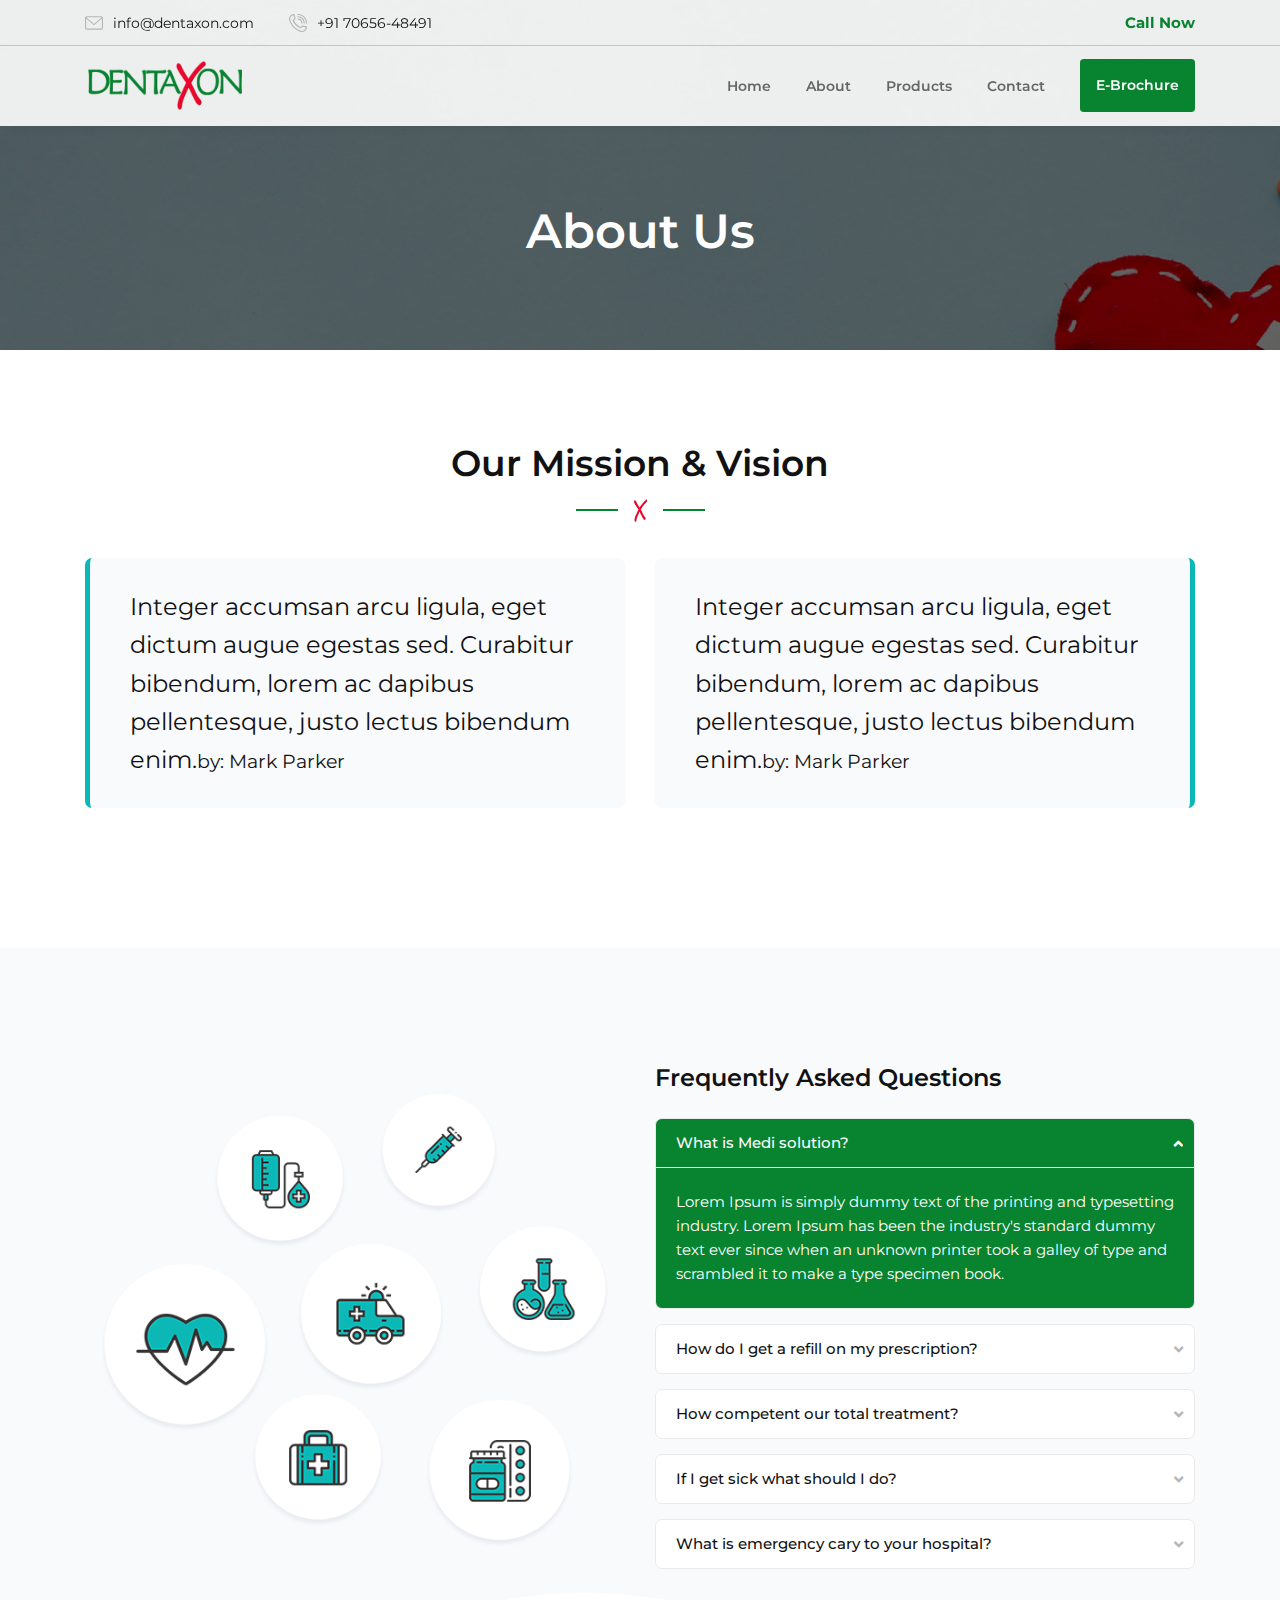
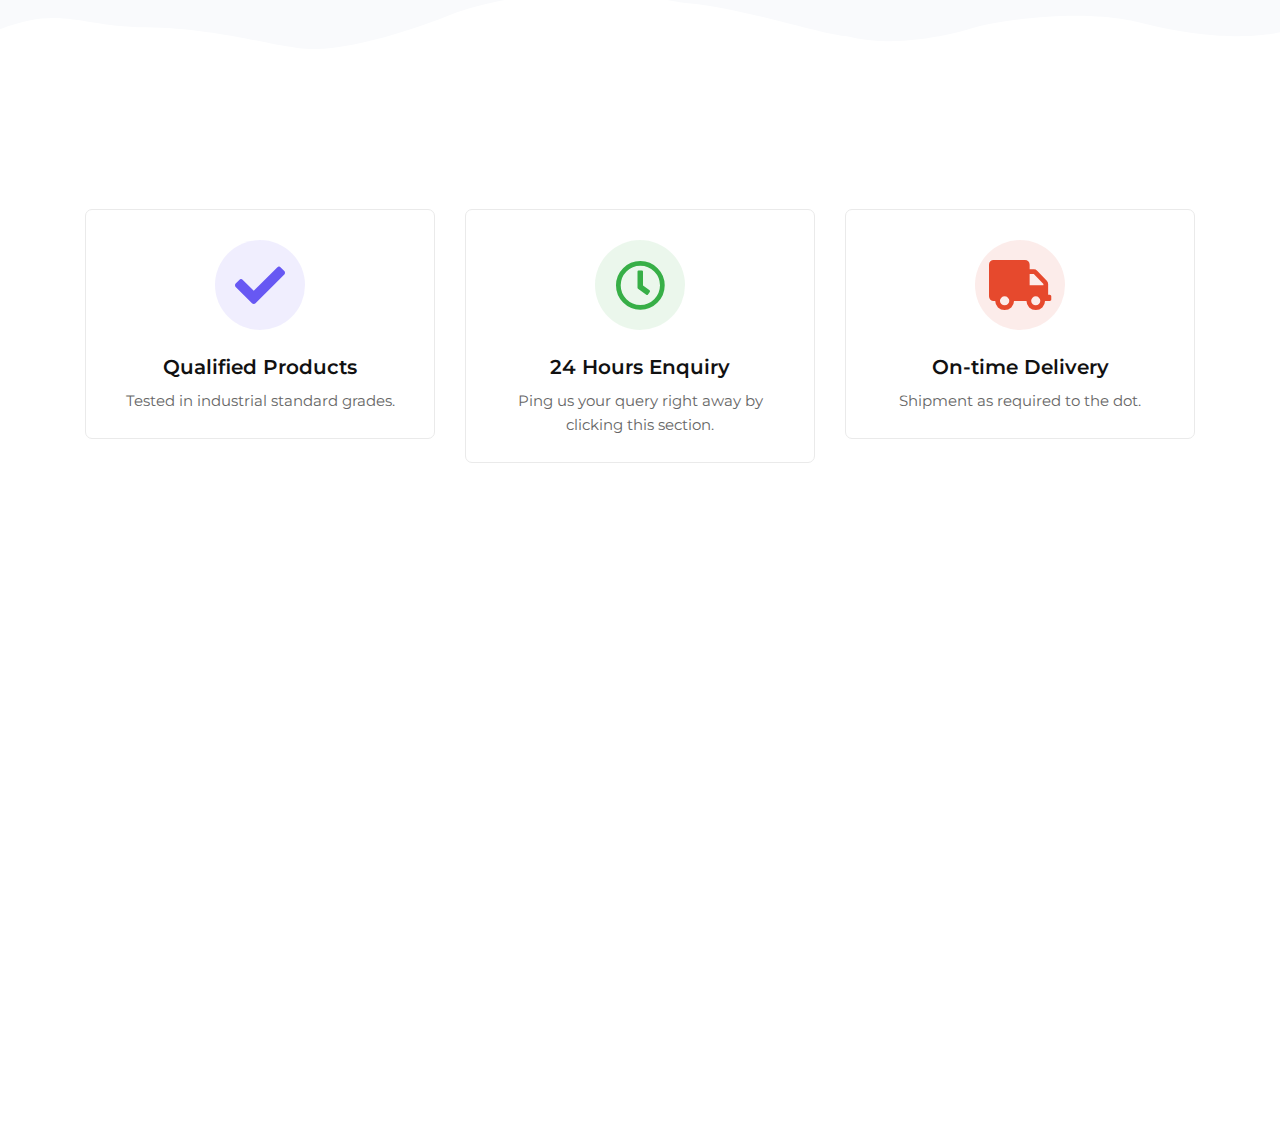
==== about.html @ 97fe9cf8 "website initial" ====
<!DOCTYPE html>
<html class="no-js" lang="en">

<head>
  <!-- Meta Tags -->
  <meta charset="utf-8">
  <meta http-equiv="x-ua-compatible" content="ie=edge">
  <meta name="viewport" content="width=device-width, initial-scale=1">
  <meta name="author" content="">
  <!-- Page Title -->
  <title>Dentaxon Dental Products&Supplies</title>
  <!-- Favicon Icon -->
  <link rel="icon" href="assets/img/icon.png" />
  <!-- Stylesheets -->
  <link rel="stylesheet" href="assets/css/bootstrap.min.css" />
  <link rel="stylesheet" href="assets/css/fontawesome.css" />
  <link rel="stylesheet" href="assets/css/slick.css" />
  <link rel="stylesheet" href="assets/css/lightgallery.min.css" />
  <link rel="stylesheet" href="assets/css/animate.css" />
  <link rel="stylesheet" href="assets/css/jQueryUi.min.css" />
  <link rel="stylesheet" href="assets/css/textRotate.css" />
  <link rel="stylesheet" href="assets/css/select2.min.css" />
  <link rel="stylesheet" href="assets/css/style.css" />
  <link rel="stylesheet" href="//cdnjs.cloudflare.com/ajax/libs/animate.css/3.2.0/animate.min.css">
  <link rel="stylesheet" href="assets/custombox.min.css" />
  <script src="assets/custombox.min.js"></script>  
</head>

<body>
  <div class="st-perloader">
    <div class="st-perloader-in">
      <div class="st-wave-first">
        <svg enable-background="new 0 0 300.08 300.08" viewBox="0 0 300.08 300.08" xmlns="http://www.w3.org/2000/svg">
          <g>
            <path
              d="m293.26 184.14h-82.877l-12.692-76.138c-.546-3.287-3.396-5.701-6.718-5.701-.034 0-.061 0-.089 0-3.369.027-6.199 2.523-6.677 5.845l-12.507 87.602-14.874-148.69c-.355-3.43-3.205-6.056-6.643-6.138-.048 0-.096 0-.143 0-3.39 0-6.274 2.489-6.752 5.852l-19.621 137.368h-9.405l-12.221-42.782c-.866-3.028-3.812-5.149-6.8-4.944-3.13.109-5.777 2.332-6.431 5.395l-8.941 42.332h-73.049c-3.771 0-6.82 3.049-6.82 6.82 0 3.778 3.049 6.82 6.82 6.82h78.566c3.219 0 6.002-2.251 6.67-5.408l4.406-20.856 6.09 21.313c.839 2.939 3.526 4.951 6.568 4.951h20.46c3.396 0 6.274-2.489 6.752-5.845l12.508-87.596 14.874 148.683c.355 3.437 3.205 6.056 6.643 6.138h.143c3.39 0 6.274-2.489 6.752-5.845l14.227-99.599 6.397 38.362c.546 3.287 3.396 5.702 6.725 5.702h88.66c3.771 0 6.82-3.049 6.82-6.82-.001-3.772-3.05-6.821-6.821-6.821z" />
          </g>
        </svg>
      </div>
      <div class="st-wave-second">
        <svg enable-background="new 0 0 300.08 300.08" viewBox="0 0 300.08 300.08" xmlns="http://www.w3.org/2000/svg">
          <g>
            <path
              d="m293.26 184.14h-82.877l-12.692-76.138c-.546-3.287-3.396-5.701-6.718-5.701-.034 0-.061 0-.089 0-3.369.027-6.199 2.523-6.677 5.845l-12.507 87.602-14.874-148.69c-.355-3.43-3.205-6.056-6.643-6.138-.048 0-.096 0-.143 0-3.39 0-6.274 2.489-6.752 5.852l-19.621 137.368h-9.405l-12.221-42.782c-.866-3.028-3.812-5.149-6.8-4.944-3.13.109-5.777 2.332-6.431 5.395l-8.941 42.332h-73.049c-3.771 0-6.82 3.049-6.82 6.82 0 3.778 3.049 6.82 6.82 6.82h78.566c3.219 0 6.002-2.251 6.67-5.408l4.406-20.856 6.09 21.313c.839 2.939 3.526 4.951 6.568 4.951h20.46c3.396 0 6.274-2.489 6.752-5.845l12.508-87.596 14.874 148.683c.355 3.437 3.205 6.056 6.643 6.138h.143c3.39 0 6.274-2.489 6.752-5.845l14.227-99.599 6.397 38.362c.546 3.287 3.396 5.702 6.725 5.702h88.66c3.771 0 6.82-3.049 6.82-6.82-.001-3.772-3.05-6.821-6.821-6.821z" />
          </g>
        </svg>
      </div>
    </div>
  </div>
  <!-- Start Header Section -->
  <header class="st-site-header st-style1 st-sticky-header">
    <div class="st-top-header">
      <div class="container">
        <div class="st-top-header-in">
          <ul class="st-top-header-list">
            <li>
              <svg enable-background="new 0 0 479.058 479.058" viewBox="0 0 479.058 479.058"
                xmlns="http://www.w3.org/2000/svg">
                <path
                  d="m434.146 59.882h-389.234c-24.766 0-44.912 20.146-44.912 44.912v269.47c0 24.766 20.146 44.912 44.912 44.912h389.234c24.766 0 44.912-20.146 44.912-44.912v-269.47c0-24.766-20.146-44.912-44.912-44.912zm0 29.941c2.034 0 3.969.422 5.738 1.159l-200.355 173.649-200.356-173.649c1.769-.736 3.704-1.159 5.738-1.159zm0 299.411h-389.234c-8.26 0-14.971-6.71-14.971-14.971v-251.648l199.778 173.141c2.822 2.441 6.316 3.655 9.81 3.655s6.988-1.213 9.81-3.655l199.778-173.141v251.649c-.001 8.26-6.711 14.97-14.971 14.97z" />
                </svg>
              <a href="#">info@dentaxon.com</a></li>
            <li>
              <svg enable-background="new 0 0 512.021 512.021" viewBox="0 0 512.021 512.021"
                xmlns="http://www.w3.org/2000/svg">
                <g>
                  <path
                    d="m367.988 512.021c-16.528 0-32.916-2.922-48.941-8.744-70.598-25.646-136.128-67.416-189.508-120.795s-95.15-118.91-120.795-189.508c-8.241-22.688-10.673-46.108-7.226-69.612 3.229-22.016 11.757-43.389 24.663-61.809 12.963-18.501 30.245-33.889 49.977-44.5 21.042-11.315 44.009-17.053 68.265-17.053 7.544 0 14.064 5.271 15.645 12.647l25.114 117.199c1.137 5.307-.494 10.829-4.331 14.667l-42.913 42.912c40.482 80.486 106.17 146.174 186.656 186.656l42.912-42.913c3.837-3.837 9.36-5.466 14.667-4.331l117.199 25.114c7.377 1.581 12.647 8.101 12.647 15.645 0 24.256-5.738 47.224-17.054 68.266-10.611 19.732-25.999 37.014-44.5 49.977-18.419 12.906-39.792 21.434-61.809 24.663-6.899 1.013-13.797 1.518-20.668 1.519zm-236.349-479.321c-31.995 3.532-60.393 20.302-79.251 47.217-21.206 30.265-26.151 67.49-13.567 102.132 49.304 135.726 155.425 241.847 291.151 291.151 34.641 12.584 71.867 7.64 102.132-13.567 26.915-18.858 43.685-47.256 47.217-79.251l-95.341-20.43-44.816 44.816c-4.769 4.769-12.015 6.036-18.117 3.168-95.19-44.72-172.242-121.772-216.962-216.962-2.867-6.103-1.601-13.349 3.168-18.117l44.816-44.816z" />
                  <path
                    d="m496.02 272c-8.836 0-16-7.164-16-16 0-123.514-100.486-224-224-224-8.836 0-16-7.164-16-16s7.164-16 16-16c68.381 0 132.668 26.628 181.02 74.98s74.98 112.639 74.98 181.02c0 8.836-7.163 16-16 16z" />
                  <path
                    d="m432.02 272c-8.836 0-16-7.164-16-16 0-88.224-71.776-160-160-160-8.836 0-16-7.164-16-16s7.164-16 16-16c105.869 0 192 86.131 192 192 0 8.836-7.163 16-16 16z" />
                  <path
                    d="m368.02 272c-8.836 0-16-7.164-16-16 0-52.935-43.065-96-96-96-8.836 0-16-7.164-16-16s7.164-16 16-16c70.58 0 128 57.42 128 128 0 8.836-7.163 16-16 16z" />
                </g>
              </svg>
              <a href="tel:+917065648491">+91 70656-48491</a></li>
          </ul>
          <a href="tel:+917065648491" class="st-top-header-btn st-smooth-move">Call Now</a>
        </div>
      </div>
    </div>
    <div class="st-main-header">
      <div class="container">
        <div class="st-main-header-in">
          <div class="st-main-header-left">
            <a class="st-site-branding" href="index.html"><img src="assets/img/dentaxon-logo.png" alt="dentaxon"></a>
          </div>
          <div class="st-main-header-right">
            <div class="st-nav">
              <ul class="st-nav-list">
                <li><a href="index.html">Home</a></li>
                <li><a href="about.html">About</a></li>
                <li><a href="products.html">Products</a></li>
                <li><a href="contact.html">Contact</a></li>
                <li><a href="#" class="btn btn-broch">E-Brochure</a></li>
              </ul>
            </div>
          </div>
        </div>
      </div>
    </div>
  </header>
  <!-- End Header Section -->
<div class="st-content">
    <div class="st-page-heading st-size-md st-dynamic-bg" data-src="assets/img/hero-bg6.jpg">
      <div class="container">
        <div class="st-page-heading-in text-center">
          <h1 class="st-page-heading-title">About Us</h1>
          <!-- <div class="st-page-heading-subtitle"></div> -->
        </div>
      </div>
    </div><!-- .st-page-heading -->
    <div class="st-height-b100 st-height-lg-b80"></div>

    <!-- start mission -->
    <section class="st-news-letter-section st-dynamic-bg st-bg">
      <div class="container">
        <div class="row">
        	<div class="col-12">
	        	<div class="st-section-heading st-style1">
	              <h2 class="st-section-heading-title">Our Mission & Vision</h2>
	              <div class="st-seperator">
	                <div class="st-seperator-left wow fadeInLeft" data-wow-duration="1s" data-wow-delay="0.2s"></div>
	                <div class="st-seperator-center"><img src="assets/img/icons/4.png" alt="icon"></div>
	                <div class="st-seperator-right wow fadeInRight" data-wow-duration="1s" data-wow-delay="0.2s"></div>
	              </div>
	              <!-- <div class="st-section-heading-subtitle"></div> -->
	            </div>
	        </div>
	        <div class="col-md-6">
	        	<blockquote class="block-left">Integer accumsan arcu ligula, eget dictum augue egestas sed. Curabitur bibendum, lorem ac dapibus pellentesque, justo lectus bibendum enim.<small>by: <span>Mark Parker</span></small></blockquote>
	        </div>
	        <div class="col-md-6">
	        	<blockquote class="block-right">Integer accumsan arcu ligula, eget dictum augue egestas sed. Curabitur bibendum, lorem ac dapibus pellentesque, justo lectus bibendum enim.<small>by: <span>Mark Parker</span></small></blockquote>
	        </div>
        </div>
      </div>
      <div class="st-height-b120 st-height-lg-b80"></div>
    </section>
    <!-- End mission -->

    <!-- Start FAQ Section -->
    <section class="st-faq-wrap st-shape-wrap">
      <div class="st-shape5">
        <img src="assets/img/shape/faq-bg.svg" alt="shape1">
      </div>
      <div class="st-height-b120 st-height-lg-b80"></div>
      <div class="container">
        <div class="row">
          <div class="col-lg-6">
            <div class="st-vertical-middle">
              <div class="st-vertical-middle-in">
                <div class="st-faq-img">
                  <img src="assets/img/faq-img.png" alt="Faq Image">
                </div>
              </div>
            </div>
            <div class="st-height-b0 st-height-lg-b30"></div>
          </div>
          <div class="col-lg-6">
            <h2 class="st-accordian-heading">Frequently Asked Questions</h2>
            <div class="st-accordian-wrap">
              <div class="st-accordian active ">
                <div class="st-accordian-title">
                  What is Medi solution?
                  <span class="st-accordian-toggle fa fa-angle-down"></span>
                </div>
                <div class="st-accordian-body">Lorem Ipsum is simply dummy text of the printing and typesetting
                  industry. Lorem Ipsum has been the industry's standard dummy text ever since when an unknown printer
                  took a galley of type and scrambled it to make a type specimen book.</div>
              </div><!-- .st-accordian -->
              <div class="st-accordian">
                <div class="st-accordian-title">
                  How do I get a refill on my prescription?
                  <span class="st-accordian-toggle fa fa-angle-down"></span>
                </div>
                <div class="st-accordian-body">Lorem Ipsum is simply dummy text of the printing and typesetting
                  industry. Lorem Ipsum has been the industry's standard dummy text ever since when an unknown printer
                  took a galley of type and scrambled it to make a type specimen book.</div>
              </div><!-- .st-accordian -->
              <div class="st-accordian">
                <div class="st-accordian-title">
                  How competent our total treatment?
                  <span class="st-accordian-toggle fa fa-angle-down"></span>
                </div>
                <div class="st-accordian-body">Lorem Ipsum is simply dummy text of the printing and typesetting
                  industry. Lorem Ipsum has been the industry's standard dummy text ever since when an unknown printer
                  took a galley of type and scrambled it to make a type specimen book.</div>
              </div><!-- .st-accordian -->
              <div class="st-accordian">
                <div class="st-accordian-title">
                  If I get sick what should I do?
                  <span class="st-accordian-toggle fa fa-angle-down"></span>
                </div>
                <div class="st-accordian-body">Lorem Ipsum is simply dummy text of the printing and typesetting
                  industry. Lorem Ipsum has been the industry's standard dummy text ever since when an unknown printer
                  took a galley of type and scrambled it to make a type specimen book.</div>
              </div><!-- .st-accordian -->
              <div class="st-accordian">
                <div class="st-accordian-title">
                  What is emergency cary to your hospital?
                  <span class="st-accordian-toggle fa fa-angle-down"></span>
                </div>
                <div class="st-accordian-body">Lorem Ipsum is simply dummy text of the printing and typesetting
                  industry. Lorem Ipsum has been the industry's standard dummy text ever since when an unknown printer
                  took a galley of type and scrambled it to make a type specimen book.</div>
              </div><!-- .st-accordian -->
            </div><!-- .st-accordian-wrap -->
          </div>
        </div>
      </div>
      <div class="st-height-b120 st-height-lg-b80"></div>
    </section>
    <!-- End FAQ Section -->

    <!-- Start Feature Seciton -->
    <section>
      <div class="st-height-b120 st-height-lg-b80"></div>
      <div class="container">
        <div class="row">
          <div class="col-lg-4">
            <div class="st-iconbox st-style1">
              <div class="st-iconbox-icon st-purple-box">
                <i class="fa fa-check"></i>
              </div>
              <h2 class="st-iconbox-title">Qualified Products</h2>
              <div class="st-iconbox-text">Tested in industrial standard grades.</div>
            </div>
            <div class="st-height-b0 st-height-lg-b30"></div>
          </div>
          <div class="col-lg-4">
            <div class="st-iconbox st-style1">
              <div class="st-iconbox-icon st-green-box">
                <i class="far fa-clock"></i>
              </div>
              <h2 class="st-iconbox-title">24 Hours Enquiry</h2>
              <div class="st-iconbox-text">Ping us your query right away by clicking this section.</div>
            </div>
            <div class="st-height-b0 st-height-lg-b30"></div>
          </div>
          <div class="col-lg-4">
            <div class="st-iconbox st-style1">
              <div class="st-iconbox-icon st-red-box">
                <i class="fas fa-truck"></i>
              </div>
              <h2 class="st-iconbox-title">On-time Delivery</h2>
              <div class="st-iconbox-text">Shipment as required to the dot.</div>
            </div>
            <div class="st-height-b0 st-height-lg-b30"></div>
          </div>
        </div>
      </div>
      <div class="st-height-b120 st-height-lg-b80"></div>
    </section> 
    <!-- End Feature Seciton -->



</div>


  <!-- Start Footer -->
  <footer class="st-site-footer st-sticky-footer st-dynamic-bg" data-src="assets/img/footer-bg.png">
    <div class="st-main-footer">
      <div class="container">
        <div class="row">
          <div class="col-lg-6">
            <div class="st-footer-widget">
              <div class="st-text-field">
                <img src="assets/img/dentaxon-logo.png" alt="Dentaxon" class="st-footer-logo">
                <div class="st-height-b25 st-height-lg-b25"></div>
                <div class="st-footer-text">Your partner in providing complete dental solution</div>
                <div class="st-height-b25 st-height-lg-b25"></div>
                <ul class="st-social-btn st-style1 st-mp0">
                  <li><a href="#"><i class="fab fa-facebook-square"></i></a></li>
                  <li><a href="http://wa.link/tilice" target="_blank"><i class="fab fa-whatsapp"></i></a></li>
                </ul>
              </div>
            </div>
          </div><!-- .col -->
          <div class="col-lg-3">
            <div class="st-footer-widget">
              <h2 class="st-footer-widget-title">Links</h2>
              <ul class="st-footer-widget-nav st-mp0">
                <li><a href="#about"><i class="fas fa-chevron-right"></i>About</a></li>
                <li><a href="#gallery"><i class="fas fa-chevron-right"></i>Gallery</a></li>
                <li><a href="#enquire"><i class="fas fa-chevron-right"></i>Ring Us</a></li>
              </ul>
            </div>
          </div><!-- .col -->
          <div class="col-lg-3">
            <div class="st-footer-widget">
              <h2 class="st-footer-widget-title">Contacts</h2>
              <ul class="st-footer-contact-list st-mp0">
                <li><span class="st-footer-contact-title">Address:</span>DENTAXON, 12/102A, 
Meddent Complex, 
Edavanna - Kerala - India
                </li>
                <li><span class="st-footer-contact-title">Email:</span> info@dentaxon.com</li>
                <li><span class="st-footer-contact-title">Phone:</span><a href="tel:+917065648491"> (+91)- 70656-48491</a></li>
                <li><span class="st-footer-contact-title">Phone:</span><a href="tel:+918606811916"> (+91)- 86068-11916</a></li>
              </ul> 
            </div>
          </div><!-- .col -->
        </div>
      </div>
    </div>
    <div class="st-copyright-wrap">
      <div class="container">
        <div class="st-copyright-in">
          <div class="st-left-copyright">
            <div class="st-copyright-text">Copyright 2021.</div>
          </div>
          <div class="st-right-copyright">
            <div id="st-backtotop"><i class="fas fa-angle-up"></i></div>
          </div>
        </div>
      </div>
    </div>
  </footer>
  <!-- End Footer -->

<div id="axoblock">
    <div class="modal-dialog modal-lg">
        <div class="modal-content">
            <div class="modal-header">
                <h3 class="modal-title">Product Detail</h3>
                <img src="assets/img/dentaxon-logo.png" style="width: 15%">
            </div>
            <div class="modal-body">
                <div class="container">
                  <div class="row">
                    <div class="col-12">
                      <h3>Axo Block</h3>
                      <p>25% Aluminum Chloride Hemostatic Gel</p>
                      <b>Product Description</b>
                      <p>Axo Block is a 25% Aluminum Chloride Gel intended to be used to restrict and stop leeding and control fluids in the sulcus surrounding the tooth during dental procedure in the mouth </p>
                      <b>Composition</b>
                      <p>Aluminum Chloride, Glycerine, Fumed Silica, Methylene Blue Indicator, Spearmint Oil, Purified Water</p>
                      <b>Indications</b>
                      <p>Restrict and stop bleeding during restorative procedures, Crown preparations & oral prophylaxis</p>
                      <b>Direction for Use</b>
                      <p>Remove the cap from syringe and fix applicator tip. Apply a sufficient amount of gel directly into the sulcus, carefully following the contour of the prepared tooth. Leave in place for 2 minutes. In case bleeding persists, wash off the gel and re-apply and wait for 2 minutes. Rinse gently, dry and take the impression. For Sulcus retraction, the  gel impregnated retraction cord should  be carefully placed stepwise in the gingival sulcus with the help of a cord</p>
                      <b>Storage Condition</b>
                      <p>Store at temperature between 10°C to 24°C. Close the cap carefully after use. Keep away from moisture. Shelf life not affected after opening if stored in a cool dry place.</p>
                      <b>Shelf Life</b>
                      <p>3 Years from the date of manufacturing</p>
                      <b>Presentation</b>
                      <p>1 x 3g Syringe, 3 x Applicator Tips </p>
                      <b>Disposal Conditions</b>
                      <p>To be disposed off based on the prevailing rules of the country in which it is used</p>
                    </div>
                  </div>
                </div>
            </div>
            <div class="modal-footer">
              <button class="btn btn-danger" onclick="Custombox.modal.close();">Close</button>
            </div>
        </div>
    </div>
</div>

  <script type="text/javascript">
    function disp() {
      var x = document.getElementById("axoblock");
      x.style.display = "block";
    }
    function dim() {
      var x = document.getElementById("axoblock");
      x.style.display = "none";
    }
  </script>

  <script>
    // Instantiate new modal
    var axoblock = new Custombox.modal({
      content: {
        effect: 'fadein',
        target: '#axoblock',
        onOpen: 'disp();',
        onClose: 'dim();'
      }
    });
  </script>



  <!-- Scripts -->
  <script src="assets/js/vendor/modernizr-3.5.0.min.js"></script>
  <script src="assets/js/vendor/jquery-1.12.4.min.js"></script>
  <script src="assets/js/vendor/bootstrap.min.js"></script>
  <script src="assets/js/main.js"></script>
  <script src="assets/js/isotope.pkg.min.js"></script>
  <script src="assets/js/jquery.slick.min.js"></script>
  <script src="assets/js/counter.min.js"></script>
  <script src="assets/js/lightgallery.min.js"></script>
  <script src="assets/js/ripples.min.js"></script>
  <script src="assets/js/wow.min.js"></script>
  <script src="assets/js/jQueryUi.js"></script>
  <script src="assets/js/textRotate.min.js"></script>
  <script src="assets/js/select2.min.js"></script>



</body>

</html>
---- assets/css/lightgallery.min.css ----
.lg-sub-html,.lg-toolbar{background-color:transparent}@font-face{font-family:lg;src:url(../fonts/lgd641.eot?n1z373);src:url(../fonts/lgd41d.eot?#iefixn1z373) format("embedded-opentype"),url(../fonts/lgd641.woff?n1z373) format("woff"),url(../fonts/lgd641.ttf?n1z373) format("truetype"),url(../fonts/lgd641.svg?n1z373#lg) format("svg");font-weight:400;font-style:normal}.lg-icon{font-family:lg;speak:none;font-style:normal;font-weight:400;font-variant:normal;text-transform:none;line-height:1;-webkit-font-smoothing:antialiased;-moz-osx-font-smoothing:grayscale}.lg-actions .lg-next,.lg-actions .lg-prev{background-color:transparent;border-radius:2px;color:#111;cursor:pointer;display:block;font-size:22px;margin-top:-10px;padding:8px 10px 9px;position:absolute;top:50%;z-index:1080;border:none;outline:0}.lg-actions .lg-next.disabled,.lg-actions .lg-prev.disabled{pointer-events:none;opacity:.5}.lg-actions .lg-next:hover,.lg-actions .lg-prev:hover{color:rgba(17, 17, 17, 0.7)}.lg-actions .lg-next{right:20px}.lg-actions .lg-next:before{content:"\e095"}.lg-actions .lg-prev{left:20px}.lg-actions .lg-prev:after{content:"\e094"}@-webkit-keyframes lg-right-end{0%,100%{left:0}50%{left:-30px}}@-moz-keyframes lg-right-end{0%,100%{left:0}50%{left:-30px}}@-ms-keyframes lg-right-end{0%,100%{left:0}50%{left:-30px}}@keyframes lg-right-end{0%,100%{left:0}50%{left:-30px}}@-webkit-keyframes lg-left-end{0%,100%{left:0}50%{left:30px}}@-moz-keyframes lg-left-end{0%,100%{left:0}50%{left:30px}}@-ms-keyframes lg-left-end{0%,100%{left:0}50%{left:30px}}@keyframes lg-left-end{0%,100%{left:0}50%{left:30px}}.lg-outer.lg-right-end .lg-object{-webkit-animation:lg-right-end .3s;-o-animation:lg-right-end .3s;animation:lg-right-end .3s;position:relative}.lg-outer.lg-left-end .lg-object{-webkit-animation:lg-left-end .3s;-o-animation:lg-left-end .3s;animation:lg-left-end .3s;position:relative}.lg-toolbar{z-index:1082;left:0;position:absolute;top:0;width:100%}.lg-toolbar .lg-icon{color:#111;cursor:pointer;float:right;font-size:24px;height:47px;line-height:27px;padding:10px 0;text-align:center;width:45px;text-decoration:none!important;outline:0;-webkit-transition:color .2s linear;-o-transition:color .2s linear;transition:color .2s linear}.lg-toolbar .lg-icon:hover{color:rgba(17, 17, 17, 0.7)}.lg-toolbar .lg-close:after{content:"\e070"}.lg-toolbar .lg-download:after{content:"\e0f2"}.lg-sub-html{bottom:0;color:#EEE;font-size:16px;left:0;padding:10px 40px;position:fixed;right:0;text-align:center;z-index:1080}.lg-sub-html h4{margin:0;font-size:13px;font-weight:700}.lg-sub-html p{font-size:12px;margin:5px 0 0}#lg-counter{color:#111;display:inline-block;font-size:14px;font-weight: 500;padding-left:20px;padding-top:12px;vertical-align:middle}.lg-next,.lg-prev,.lg-toolbar{opacity:1;-webkit-transition:-webkit-transform .35s cubic-bezier(0,0,.25,1) 0s,opacity .35s cubic-bezier(0,0,.25,1) 0s,color .2s linear;-moz-transition:-moz-transform .35s cubic-bezier(0,0,.25,1) 0s,opacity .35s cubic-bezier(0,0,.25,1) 0s,color .2s linear;-o-transition:-o-transform .35s cubic-bezier(0,0,.25,1) 0s,opacity .35s cubic-bezier(0,0,.25,1) 0s,color .2s linear;transition:transform .35s cubic-bezier(0,0,.25,1) 0s,opacity .35s cubic-bezier(0,0,.25,1) 0s,color .2s linear}.lg-hide-items .lg-prev{opacity:0;-webkit-transform:translate3d(-10px,0,0);transform:translate3d(-10px,0,0)}.lg-hide-items .lg-next{opacity:0;-webkit-transform:translate3d(10px,0,0);transform:translate3d(10px,0,0)}.lg-hide-items .lg-toolbar{opacity:0;-webkit-transform:translate3d(0,-10px,0);transform:translate3d(0,-10px,0)}body:not(.lg-from-hash) .lg-outer.lg-start-zoom .lg-object{-webkit-transform:scale3d(.5,.5,.5);transform:scale3d(.5,.5,.5);opacity:0;-webkit-transition:-webkit-transform 250ms cubic-bezier(0,0,.25,1) 0s,opacity 250ms cubic-bezier(0,0,.25,1)!important;-moz-transition:-moz-transform 250ms cubic-bezier(0,0,.25,1) 0s,opacity 250ms cubic-bezier(0,0,.25,1)!important;-o-transition:-o-transform 250ms cubic-bezier(0,0,.25,1) 0s,opacity 250ms cubic-bezier(0,0,.25,1)!important;transition:transform 250ms cubic-bezier(0,0,.25,1) 0s,opacity 250ms cubic-bezier(0,0,.25,1)!important;-webkit-transform-origin:50% 50%;-moz-transform-origin:50% 50%;-ms-transform-origin:50% 50%;transform-origin:50% 50%}body:not(.lg-from-hash) .lg-outer.lg-start-zoom .lg-item.lg-complete .lg-object{-webkit-transform:scale3d(1,1,1);transform:scale3d(1,1,1);opacity:1}.lg-outer .lg-thumb-outer{background-color:#0D0A0A;bottom:0;position:absolute;width:100%;z-index:1080;max-height:350px;-webkit-transform:translate3d(0,100%,0);transform:translate3d(0,100%,0);-webkit-transition:-webkit-transform .25s cubic-bezier(0,0,.25,1) 0s;-moz-transition:-moz-transform .25s cubic-bezier(0,0,.25,1) 0s;-o-transition:-o-transform .25s cubic-bezier(0,0,.25,1) 0s;transition:transform .25s cubic-bezier(0,0,.25,1) 0s}.lg-outer .lg-thumb-outer.lg-grab .lg-thumb-item{cursor:-webkit-grab;cursor:-moz-grab;cursor:-o-grab;cursor:-ms-grab;cursor:grab}.lg-outer .lg-thumb-outer.lg-grabbing .lg-thumb-item{cursor:move;cursor:-webkit-grabbing;cursor:-moz-grabbing;cursor:-o-grabbing;cursor:-ms-grabbing;cursor:grabbing}.lg-outer .lg-thumb-outer.lg-dragging .lg-thumb{-webkit-transition-duration:0s!important;transition-duration:0s!important}.lg-outer.lg-thumb-open .lg-thumb-outer{-webkit-transform:translate3d(0,0,0);transform:translate3d(0,0,0)}.lg-outer .lg-thumb{padding:10px 0;height:100%;margin-bottom:-5px}.lg-outer .lg-thumb-item{cursor:pointer;float:left;overflow:hidden;height:100%;border:2px solid #FFF;border-radius:4px;margin-bottom:5px}@media (min-width:1025px){.lg-outer .lg-thumb-item{-webkit-transition:border-color .25s ease;-o-transition:border-color .25s ease;transition:border-color .25s ease}}.lg-outer .lg-thumb-item.active,.lg-outer .lg-thumb-item:hover{border-color:#a90707}.lg-outer .lg-thumb-item img{width:100%;height:100%;object-fit:cover;border-radius: 2px;}.lg-outer.lg-has-thumb .lg-item{padding-bottom:120px}.lg-outer.lg-can-toggle .lg-item{padding-bottom:0}.lg-outer.lg-pull-caption-up .lg-sub-html{-webkit-transition:bottom .25s ease;-o-transition:bottom .25s ease;transition:bottom .25s ease}.lg-outer.lg-pull-caption-up.lg-thumb-open .lg-sub-html{bottom:100px}.lg-outer .lg-toogle-thumb{background-color:#0D0A0A;border-radius:2px 2px 0 0;color:#999;cursor:pointer;font-size:24px;height:39px;line-height:27px;padding:5px 0;position:absolute;right:20px;text-align:center;top:-39px;width:50px}.lg-outer .lg-toogle-thumb:hover,.lg-outer.lg-dropdown-active #lg-share{color:#FFF}.lg-outer .lg-toogle-thumb:after{content:"\e1ff"}.lg-outer .lg-video-cont{display:inline-block;vertical-align:middle;max-width:1140px;max-height:100%;width:100%;padding:0 5px}.lg-outer .lg-video{width:100%;height:0;padding-bottom:56.25%;overflow:hidden;position:relative}.lg-outer .lg-video .lg-object{display:inline-block;position:absolute;top:0;left:0;width:100%!important;height:100%!important}.lg-outer .lg-video .lg-video-play{width:84px;height:59px;position:absolute;left:50%;top:50%;margin-left:-42px;margin-top:-30px;z-index:1080;cursor:pointer}.lg-outer .lg-has-iframe .lg-video{-webkit-overflow-scrolling:touch;overflow:auto}.lg-outer .lg-has-vimeo .lg-video-play{background:url(../img/vimeo-play.html) no-repeat}.lg-outer .lg-has-vimeo:hover .lg-video-play{background:url(../img/vimeo-play.html) 0 -58px no-repeat}.lg-outer .lg-has-html5 .lg-video-play{background:url(../img/video-play.html) no-repeat;height:64px;margin-left:-32px;margin-top:-32px;width:64px;opacity:.8}.lg-outer .lg-has-html5:hover .lg-video-play{opacity:1}.lg-outer .lg-has-youtube .lg-video-play{background:url(../img/youtube-play.html) no-repeat}.lg-outer .lg-has-youtube:hover .lg-video-play{background:url(../img/youtube-play.html) 0 -60px no-repeat}.lg-outer .lg-video-object{width:100%!important;height:100%!important;position:absolute;top:0;left:0}.lg-outer .lg-has-video .lg-video-object{visibility:hidden}.lg-outer .lg-has-video.lg-video-playing .lg-object,.lg-outer .lg-has-video.lg-video-playing .lg-video-play{display:none}.lg-outer .lg-has-video.lg-video-playing .lg-video-object{visibility:visible}.lg-progress-bar{background-color:#333;height:5px;left:0;position:absolute;top:0;width:100%;z-index:1083;opacity:0;-webkit-transition:opacity 80ms ease 0s;-moz-transition:opacity 80ms ease 0s;-o-transition:opacity 80ms ease 0s;transition:opacity 80ms ease 0s}.lg-progress-bar .lg-progress{background-color:#a90707;height:5px;width:0}.lg-progress-bar.lg-start .lg-progress{width:100%}.lg-show-autoplay .lg-progress-bar{opacity:1}.lg-autoplay-button:after{content:"\e01d"}.lg-show-autoplay .lg-autoplay-button:after{content:"\e01a"}.lg-outer.lg-css3.lg-zoom-dragging .lg-item.lg-complete.lg-zoomable .lg-image,.lg-outer.lg-css3.lg-zoom-dragging .lg-item.lg-complete.lg-zoomable .lg-img-wrap{-webkit-transition-duration:0s;transition-duration:0s}.lg-outer.lg-use-transition-for-zoom .lg-item.lg-complete.lg-zoomable .lg-img-wrap{-webkit-transition:-webkit-transform .3s cubic-bezier(0,0,.25,1) 0s;-moz-transition:-moz-transform .3s cubic-bezier(0,0,.25,1) 0s;-o-transition:-o-transform .3s cubic-bezier(0,0,.25,1) 0s;transition:transform .3s cubic-bezier(0,0,.25,1) 0s}.lg-outer.lg-use-left-for-zoom .lg-item.lg-complete.lg-zoomable .lg-img-wrap{-webkit-transition:left .3s cubic-bezier(0,0,.25,1) 0s,top .3s cubic-bezier(0,0,.25,1) 0s;-moz-transition:left .3s cubic-bezier(0,0,.25,1) 0s,top .3s cubic-bezier(0,0,.25,1) 0s;-o-transition:left .3s cubic-bezier(0,0,.25,1) 0s,top .3s cubic-bezier(0,0,.25,1) 0s;transition:left .3s cubic-bezier(0,0,.25,1) 0s,top .3s cubic-bezier(0,0,.25,1) 0s}.lg-outer .lg-item.lg-complete.lg-zoomable .lg-img-wrap{-webkit-transform:translate3d(0,0,0);transform:translate3d(0,0,0);-webkit-backface-visibility:hidden;-moz-backface-visibility:hidden;backface-visibility:hidden}.lg-outer .lg-item.lg-complete.lg-zoomable .lg-image{-webkit-transform:scale3d(1,1,1);transform:scale3d(1,1,1);-webkit-transition:-webkit-transform .3s cubic-bezier(0,0,.25,1) 0s,opacity .15s!important;-moz-transition:-moz-transform .3s cubic-bezier(0,0,.25,1) 0s,opacity .15s!important;-o-transition:-o-transform .3s cubic-bezier(0,0,.25,1) 0s,opacity .15s!important;transition:transform .3s cubic-bezier(0,0,.25,1) 0s,opacity .15s!important;-webkit-transform-origin:0 0;-moz-transform-origin:0 0;-ms-transform-origin:0 0;transform-origin:0 0;-webkit-backface-visibility:hidden;-moz-backface-visibility:hidden;backface-visibility:hidden}#lg-zoom-in:after{content:"\e311"}#lg-actual-size{font-size:20px}#lg-actual-size:after{content:"\e033"}#lg-zoom-out{opacity:.5;pointer-events:none}#lg-zoom-out:after{content:"\e312"}.lg-zoomed #lg-zoom-out{opacity:1;pointer-events:auto}.lg-outer .lg-pager-outer{bottom:60px;left:0;position:absolute;right:0;text-align:center;z-index:1080;height:10px}.lg-outer .lg-pager-outer.lg-pager-hover .lg-pager-cont{overflow:visible}.lg-outer .lg-pager-cont{cursor:pointer;display:inline-block;overflow:hidden;position:relative;vertical-align:top;margin:0 5px}.lg-outer .lg-pager-cont:hover .lg-pager-thumb-cont{opacity:1;-webkit-transform:translate3d(0,0,0);transform:translate3d(0,0,0)}.lg-outer .lg-pager-cont.lg-pager-active .lg-pager{box-shadow:0 0 0 2px #fff inset}.lg-outer .lg-pager-thumb-cont{background-color:#fff;color:#FFF;bottom:100%;height:83px;left:0;margin-bottom:20px;margin-left:-60px;opacity:0;padding:5px;position:absolute;width:120px;border-radius:3px;-webkit-transition:opacity .15s ease 0s,-webkit-transform .15s ease 0s;-moz-transition:opacity .15s ease 0s,-moz-transform .15s ease 0s;-o-transition:opacity .15s ease 0s,-o-transform .15s ease 0s;transition:opacity .15s ease 0s,transform .15s ease 0s;-webkit-transform:translate3d(0,5px,0);transform:translate3d(0,5px,0)}.lg-outer .lg-pager-thumb-cont img{width:100%;height:100%}.lg-outer .lg-pager{background-color:rgba(255,255,255,.5);border-radius:50%;box-shadow:0 0 0 8px rgba(255,255,255,.7) inset;display:block;height:12px;-webkit-transition:box-shadow .3s ease 0s;-o-transition:box-shadow .3s ease 0s;transition:box-shadow .3s ease 0s;width:12px}.lg-outer .lg-pager:focus,.lg-outer .lg-pager:hover{box-shadow:0 0 0 8px #fff inset}.lg-outer .lg-caret{border-left:10px solid transparent;border-right:10px solid transparent;border-top:10px dashed;bottom:-10px;display:inline-block;height:0;left:50%;margin-left:-5px;position:absolute;vertical-align:middle;width:0}.lg-fullscreen:after{content:"\e20c"}.lg-fullscreen-on .lg-fullscreen:after{content:"\e20d"}.lg-outer #lg-dropdown-overlay{background-color:rgba(0,0,0,.25);bottom:0;cursor:default;left:0;position:fixed;right:0;top:0;z-index:1081;opacity:0;visibility:hidden;-webkit-transition:visibility 0s linear .18s,opacity .18s linear 0s;-o-transition:visibility 0s linear .18s,opacity .18s linear 0s;transition:visibility 0s linear .18s,opacity .18s linear 0s}.lg-outer.lg-dropdown-active #lg-dropdown-overlay,.lg-outer.lg-dropdown-active .lg-dropdown{-webkit-transition-delay:0s;transition-delay:0s;-moz-transform:translate3d(0,0,0);-o-transform:translate3d(0,0,0);-ms-transform:translate3d(0,0,0);-webkit-transform:translate3d(0,0,0);transform:translate3d(0,0,0);opacity:1;visibility:visible}.lg-outer .lg-dropdown{background-color:#fff;border-radius:2px;font-size:14px;list-style-type:none;margin:0;padding:10px 0;position:absolute;right:0;text-align:left;top:50px;opacity:0;visibility:hidden;-moz-transform:translate3d(0,5px,0);-o-transform:translate3d(0,5px,0);-ms-transform:translate3d(0,5px,0);-webkit-transform:translate3d(0,5px,0);transform:translate3d(0,5px,0);-webkit-transition:-webkit-transform .18s linear 0s,visibility 0s linear .5s,opacity .18s linear 0s;-moz-transition:-moz-transform .18s linear 0s,visibility 0s linear .5s,opacity .18s linear 0s;-o-transition:-o-transform .18s linear 0s,visibility 0s linear .5s,opacity .18s linear 0s;transition:transform .18s linear 0s,visibility 0s linear .5s,opacity .18s linear 0s}.lg-outer .lg-dropdown:after{content:"";display:block;height:0;width:0;position:absolute;border:8px solid transparent;border-bottom-color:#FFF;right:16px;top:-16px}.lg-outer .lg-dropdown>li:last-child{margin-bottom:0}.lg-outer .lg-dropdown>li:hover .lg-icon,.lg-outer .lg-dropdown>li:hover a{color:#333}.lg-outer .lg-dropdown a{color:#333;display:block;white-space:pre;padding:4px 12px;font-family:"Open Sans","Helvetica Neue",Helvetica,Arial,sans-serif;font-size:12px}.lg-outer .lg-dropdown a:hover{background-color:rgba(0,0,0,.07)}.lg-outer .lg-dropdown .lg-dropdown-text{display:inline-block;line-height:1;margin-top:-3px;vertical-align:middle}.lg-outer .lg-dropdown .lg-icon{color:#333;display:inline-block;float:none;font-size:20px;height:auto;line-height:1;margin-right:8px;padding:0;vertical-align:middle;width:auto}.lg-outer,.lg-outer .lg,.lg-outer .lg-inner{width:100%;height:100%}.lg-outer #lg-share{position:relative}.lg-outer #lg-share:after{content:"\e80d"}.lg-outer #lg-share-facebook .lg-icon{color:#3b5998}.lg-outer #lg-share-facebook .lg-icon:after{content:"\e901"}.lg-outer #lg-share-twitter .lg-icon{color:#00aced}.lg-outer #lg-share-twitter .lg-icon:after{content:"\e904"}.lg-outer #lg-share-googleplus .lg-icon{color:#dd4b39}.lg-outer #lg-share-googleplus .lg-icon:after{content:"\e902"}.lg-outer #lg-share-pinterest .lg-icon{color:#cb2027}.lg-outer #lg-share-pinterest .lg-icon:after{content:"\e903"}.lg-group:after{content:"";display:table;clear:both}.lg-outer{position:fixed;top:0;left:0;z-index:1050;text-align:left;opacity:0;-webkit-transition:opacity .15s ease 0s;-o-transition:opacity .15s ease 0s;transition:opacity .15s ease 0s}.lg-outer *{-webkit-box-sizing:border-box;-moz-box-sizing:border-box;box-sizing:border-box}.lg-outer.lg-visible{opacity:1}.lg-outer.lg-css3 .lg-item.lg-current,.lg-outer.lg-css3 .lg-item.lg-next-slide,.lg-outer.lg-css3 .lg-item.lg-prev-slide{-webkit-transition-duration:inherit!important;transition-duration:inherit!important;-webkit-transition-timing-function:inherit!important;transition-timing-function:inherit!important}.lg-outer.lg-css3.lg-dragging .lg-item.lg-current,.lg-outer.lg-css3.lg-dragging .lg-item.lg-next-slide,.lg-outer.lg-css3.lg-dragging .lg-item.lg-prev-slide{-webkit-transition-duration:0s!important;transition-duration:0s!important;opacity:1}.lg-outer.lg-grab img.lg-object{cursor:-webkit-grab;cursor:-moz-grab;cursor:-o-grab;cursor:-ms-grab;cursor:grab}.lg-outer.lg-grabbing img.lg-object{cursor:move;cursor:-webkit-grabbing;cursor:-moz-grabbing;cursor:-o-grabbing;cursor:-ms-grabbing;cursor:grabbing}.lg-outer .lg{position:relative;overflow:hidden;margin-left:auto;margin-right:auto;max-width:100%;max-height:100%}.lg-outer .lg-inner{position:absolute;left:0;top:0;white-space:nowrap}.lg-outer .lg-item{background:url(../img/loading.gif) center center no-repeat;display:none!important}.lg-outer.lg-css .lg-current,.lg-outer.lg-css3 .lg-current,.lg-outer.lg-css3 .lg-next-slide,.lg-outer.lg-css3 .lg-prev-slide{display:inline-block!important}.lg-outer .lg-img-wrap,.lg-outer .lg-item{display:inline-block;text-align:center;position:absolute;width:100%;height:100%}.lg-outer .lg-img-wrap:before,.lg-outer .lg-item:before{content:"";display:inline-block;height:50%;width:1px;margin-right:-1px}.lg-outer .lg-img-wrap{position:absolute;padding:0 5px;left:0;right:0;top:0;bottom:0}.lg-outer .lg-item.lg-complete{background-image:none}.lg-outer .lg-item.lg-current{z-index:1060}.lg-outer .lg-image{display:inline-block;vertical-align:middle;max-width:100%;max-height:100%;width:auto!important;height:auto!important}.lg-outer.lg-show-after-load .lg-item .lg-object,.lg-outer.lg-show-after-load .lg-item .lg-video-play{opacity:0;-webkit-transition:opacity .15s ease 0s;-o-transition:opacity .15s ease 0s;transition:opacity .15s ease 0s}.lg-outer.lg-show-after-load .lg-item.lg-complete .lg-object,.lg-outer.lg-show-after-load .lg-item.lg-complete .lg-video-play{opacity:1}.lg-outer .lg-empty-html,.lg-outer.lg-hide-download #lg-download{display:none}.lg-backdrop{position:fixed;top:0;left:0;right:0;bottom:0;z-index:1040;background-color:#fff;opacity:0;-webkit-transition:opacity .15s ease 0s;-o-transition:opacity .15s ease 0s;transition:opacity .15s ease 0s}.lg-backdrop.in{opacity:1}.lg-css3.lg-no-trans .lg-current,.lg-css3.lg-no-trans .lg-next-slide,.lg-css3.lg-no-trans .lg-prev-slide{-webkit-transition:none 0s ease 0s!important;-moz-transition:none 0s ease 0s!important;-o-transition:none 0s ease 0s!important;transition:none 0s ease 0s!important}.lg-css3.lg-use-css3 .lg-item,.lg-css3.lg-use-left .lg-item{-webkit-backface-visibility:hidden;-moz-backface-visibility:hidden;backface-visibility:hidden}.lg-css3.lg-fade .lg-item{opacity:0}.lg-css3.lg-fade .lg-item.lg-current{opacity:1}.lg-css3.lg-fade .lg-item.lg-current,.lg-css3.lg-fade .lg-item.lg-next-slide,.lg-css3.lg-fade .lg-item.lg-prev-slide{-webkit-transition:opacity .1s ease 0s;-moz-transition:opacity .1s ease 0s;-o-transition:opacity .1s ease 0s;transition:opacity .1s ease 0s}.lg-css3.lg-slide.lg-use-css3 .lg-item{opacity:0}.lg-css3.lg-slide.lg-use-css3 .lg-item.lg-prev-slide{-webkit-transform:translate3d(-100%,0,0);transform:translate3d(-100%,0,0)}.lg-css3.lg-slide.lg-use-css3 .lg-item.lg-next-slide{-webkit-transform:translate3d(100%,0,0);transform:translate3d(100%,0,0)}.lg-css3.lg-slide.lg-use-css3 .lg-item.lg-current{-webkit-transform:translate3d(0,0,0);transform:translate3d(0,0,0);opacity:1}.lg-css3.lg-slide.lg-use-css3 .lg-item.lg-current,.lg-css3.lg-slide.lg-use-css3 .lg-item.lg-next-slide,.lg-css3.lg-slide.lg-use-css3 .lg-item.lg-prev-slide{-webkit-transition:-webkit-transform 1s cubic-bezier(0,0,.25,1) 0s,opacity .1s ease 0s;-moz-transition:-moz-transform 1s cubic-bezier(0,0,.25,1) 0s,opacity .1s ease 0s;-o-transition:-o-transform 1s cubic-bezier(0,0,.25,1) 0s,opacity .1s ease 0s;transition:transform 1s cubic-bezier(0,0,.25,1) 0s,opacity .1s ease 0s}.lg-css3.lg-slide.lg-use-left .lg-item{opacity:0;position:absolute;left:0}.lg-css3.lg-slide.lg-use-left .lg-item.lg-prev-slide{left:-100%}.lg-css3.lg-slide.lg-use-left .lg-item.lg-next-slide{left:100%}.lg-css3.lg-slide.lg-use-left .lg-item.lg-current{left:0;opacity:1}.lg-css3.lg-slide.lg-use-left .lg-item.lg-current,.lg-css3.lg-slide.lg-use-left .lg-item.lg-next-slide,.lg-css3.lg-slide.lg-use-left .lg-item.lg-prev-slide{-webkit-transition:left 1s cubic-bezier(0,0,.25,1) 0s,opacity .1s ease 0s;-moz-transition:left 1s cubic-bezier(0,0,.25,1) 0s,opacity .1s ease 0s;-o-transition:left 1s cubic-bezier(0,0,.25,1) 0s,opacity .1s ease 0s;transition:left 1s cubic-bezier(0,0,.25,1) 0s,opacity .1s ease 0s}
---- assets/css/jQueryUi.min.css ----
/*! jQuery UI - v1.12.1 - 2016-09-14
* http://jqueryui.com
* Copyright jQuery Foundation and other contributors; Licensed MIT */
.ui-button-icon-only,.ui-controlgroup-vertical .ui-controlgroup-item{box-sizing:border-box}.ui-checkboxradio-disabled,.ui-state-disabled{pointer-events:none}.ui-helper-reset,.ui-menu{outline:0;list-style:none}.ui-helper-hidden{display:none}.ui-helper-hidden-accessible{border:0;clip:rect(0 0 0 0);height:1px;margin:-1px;overflow:hidden;padding:0;position:absolute;width:1px}.ui-helper-reset{margin:0;padding:0;border:0;line-height:1.3;text-decoration:none;font-size:100%}.ui-helper-clearfix:after,.ui-helper-clearfix:before{content:"";display:table;border-collapse:collapse}.ui-helper-clearfix:after{clear:both}.ui-helper-zfix{width:100%;height:100%;top:0;left:0;position:absolute;opacity:0;filter:Alpha(Opacity=0)}.ui-front{z-index:100}.ui-state-disabled{cursor:default!important}.ui-icon{display:inline-block;vertical-align:middle;margin-top:-.25em;position:relative;text-indent:-99999px;overflow:hidden;background-repeat:no-repeat}.ui-widget-icon-block{left:50%;margin-left:-8px;display:block}.ui-widget-overlay{position:fixed;top:0;left:0;width:100%;height:100%}.ui-accordion .ui-accordion-header{display:block;cursor:pointer;position:relative;margin:2px 0 0;padding:.5em .5em .5em .7em;font-size:100%}.ui-autocomplete,.ui-menu .ui-menu{position:absolute}.ui-accordion .ui-accordion-content{padding:1em 2.2em;border-top:0;overflow:auto}.ui-autocomplete{top:0;left:0;cursor:default}.ui-menu{padding:0;margin:0;display:block}.ui-button,.ui-controlgroup{display:inline-block;vertical-align:middle}.ui-menu .ui-menu-item{margin:0;cursor:pointer;list-style-image:url([data-uri])}.ui-menu .ui-menu-item-wrapper{position:relative;padding:3px 1em 3px .4em}.ui-menu .ui-menu-divider{margin:5px 0;height:0;font-size:0;line-height:0;border-width:1px 0 0}.ui-menu .ui-state-active,.ui-menu .ui-state-focus{margin:-1px}.ui-menu-icons{position:relative}.ui-menu-icons .ui-menu-item-wrapper{padding-left:2em}.ui-menu .ui-icon{position:absolute;top:0;bottom:0;left:.2em;margin:auto 0}.ui-menu .ui-menu-icon{left:auto;right:0}.ui-button{padding:.4em 1em;position:relative;line-height:normal;margin-right:.1em;cursor:pointer;text-align:center;-webkit-user-select:none;-moz-user-select:none;-ms-user-select:none;user-select:none;overflow:visible}.ui-button,.ui-button:active,.ui-button:hover,.ui-button:link,.ui-button:visited{text-decoration:none}.ui-button-icon-only{width:2em;text-indent:-9999px;white-space:nowrap}input.ui-button.ui-button-icon-only{text-indent:0}.ui-button-icon-only .ui-icon{position:absolute;top:50%;left:50%;margin-top:-8px;margin-left:-8px}.ui-button.ui-icon-notext .ui-icon{padding:0;width:2.1em;height:2.1em;text-indent:-9999px;white-space:nowrap}input.ui-button.ui-icon-notext .ui-icon{width:auto;height:auto;text-indent:0;white-space:normal;padding:.4em 1em}button.ui-button::-moz-focus-inner,input.ui-button::-moz-focus-inner{border:0;padding:0}.ui-controlgroup>.ui-controlgroup-item{float:left;margin-left:0;margin-right:0}.ui-controlgroup>.ui-controlgroup-item.ui-visual-focus,.ui-controlgroup>.ui-controlgroup-item:focus{z-index:9999}.ui-controlgroup-vertical>.ui-controlgroup-item{display:block;float:none;width:100%;margin-top:0;margin-bottom:0;text-align:left}.ui-controlgroup .ui-controlgroup-label{padding:.4em 1em}.ui-controlgroup .ui-controlgroup-label span{font-size:80%}.ui-controlgroup-horizontal .ui-controlgroup-label+.ui-controlgroup-item{border-left:none}.ui-controlgroup-vertical .ui-controlgroup-label+.ui-controlgroup-item{border-top:none}.ui-controlgroup-horizontal .ui-controlgroup-label.ui-widget-content{border-right:none}.ui-controlgroup-vertical .ui-controlgroup-label.ui-widget-content{border-bottom:none}.ui-controlgroup-vertical .ui-spinner-input{width:75%;width:calc(100% - 2.4em)}.ui-controlgroup-vertical .ui-spinner .ui-spinner-up{border-top-style:solid}.ui-checkboxradio-label .ui-icon-background{box-shadow:inset 1px 1px 1px #ccc;border-radius:.12em;border:none}.ui-checkboxradio-radio-label .ui-icon-background{width:16px;height:16px;border-radius:1em;overflow:visible;border:none}.ui-checkboxradio-radio-label.ui-checkboxradio-checked .ui-icon,.ui-checkboxradio-radio-label.ui-checkboxradio-checked:hover .ui-icon{background-image:none;width:8px;height:8px;border-width:4px;border-style:solid}.ui-datepicker{width:300px;display:none}.ui-datepicker .ui-datepicker-header{position:relative;padding-top:10px;padding-bottom:10px}.ui-datepicker .ui-datepicker-next,.ui-datepicker .ui-datepicker-prev{position:absolute;width:1.8em;height:1.8em}.ui-datepicker .ui-datepicker-prev{left:3px!important;top:3px!important;cursor:pointer}.ui-datepicker .ui-datepicker-next{right:3px!important;top:3px!important;cursor:pointer}.ui-datepicker .ui-datepicker-next span,.ui-datepicker .ui-datepicker-prev span{display:block;position:absolute;left:50%;margin-left:-8px;top:50%;margin-top:-8px}.ui-datepicker .ui-datepicker-title{margin:0 2.3em;line-height:1.8em;text-align:center}.ui-datepicker .ui-datepicker-title select{font-size:1em;margin:1px 0}.ui-datepicker select.ui-datepicker-month,.ui-datepicker select.ui-datepicker-year{width:45%}.ui-datepicker table{width:100%;font-size:.9em;border-collapse:collapse;margin:0 0 .4em}.ui-datepicker th{padding:.7em .3em;text-align:center;font-weight:700;border:0}.ui-datepicker td{border:0;padding:1px}.ui-datepicker td a,.ui-datepicker td span{display:block;padding:.2em;text-decoration:none;text-align:center}.ui-datepicker .ui-datepicker-buttonpane{background-image:none;margin:.7em 0 0;padding:0 .2em;border-left:0;border-right:0;border-bottom:0}.ui-datepicker .ui-datepicker-buttonpane button{float:right;margin:.5em .2em .4em;cursor:pointer;padding:.2em .6em .3em;width:auto;overflow:visible}.ui-datepicker .ui-datepicker-buttonpane button.ui-datepicker-current,.ui-datepicker-multi .ui-datepicker-group,.ui-datepicker-rtl .ui-datepicker-buttonpane button{float:left}.ui-datepicker.ui-datepicker-multi{width:auto}.ui-datepicker-multi .ui-datepicker-group table{width:95%;margin:0 auto .4em}.ui-datepicker-multi-2 .ui-datepicker-group{width:50%}.ui-datepicker-multi-3 .ui-datepicker-group{width:33.3%}.ui-datepicker-multi-4 .ui-datepicker-group{width:25%}.ui-datepicker-multi .ui-datepicker-group-last .ui-datepicker-header,.ui-datepicker-multi .ui-datepicker-group-middle .ui-datepicker-header{border-left-width:0}.ui-datepicker-multi .ui-datepicker-buttonpane{clear:left}.ui-datepicker-row-break{clear:both;width:100%;font-size:0}.ui-datepicker-rtl{direction:rtl}.ui-datepicker-rtl .ui-datepicker-prev{right:2px;left:auto}.ui-datepicker-rtl .ui-datepicker-next{left:2px;right:auto}.ui-datepicker-rtl .ui-datepicker-prev:hover{right:1px;left:auto}.ui-datepicker-rtl .ui-datepicker-next:hover{left:1px;right:auto}.ui-datepicker-rtl .ui-datepicker-buttonpane{clear:right}.ui-datepicker-rtl .ui-datepicker-buttonpane button.ui-datepicker-current,.ui-datepicker-rtl .ui-datepicker-group{float:right}.ui-datepicker-rtl .ui-datepicker-group-last .ui-datepicker-header,.ui-datepicker-rtl .ui-datepicker-group-middle .ui-datepicker-header{border-right-width:0;border-left-width:1px}.ui-datepicker .ui-icon{display:block;text-indent:-99999px;overflow:hidden;background-repeat:no-repeat;left:.5em;top:.3em}.ui-dialog{position:absolute;top:0;left:0;padding:.2em;outline:0}.ui-dialog .ui-dialog-titlebar{padding:.4em 1em;position:relative}.ui-dialog .ui-dialog-title{float:left;margin:.1em 0;white-space:nowrap;width:90%;overflow:hidden;text-overflow:ellipsis}.ui-dialog .ui-dialog-titlebar-close{position:absolute;right:.3em;top:50%;width:20px;margin:-10px 0 0;padding:1px;height:20px}.ui-dialog .ui-dialog-content{position:relative;border:0;padding:.5em 1em;background:0 0;overflow:auto}.ui-dialog .ui-dialog-buttonpane{text-align:left;border-width:1px 0 0;background-image:none;margin-top:.5em;padding:.3em 1em .5em .4em}.ui-dialog .ui-dialog-buttonpane .ui-dialog-buttonset{float:right}.ui-dialog .ui-dialog-buttonpane button{margin:.5em .4em .5em 0;cursor:pointer}.ui-dialog .ui-resizable-n{height:2px;top:0}.ui-dialog .ui-resizable-e{width:2px;right:0}.ui-dialog .ui-resizable-s{height:2px;bottom:0}.ui-dialog .ui-resizable-w{width:2px;left:0}.ui-dialog .ui-resizable-ne,.ui-dialog .ui-resizable-nw,.ui-dialog .ui-resizable-se,.ui-dialog .ui-resizable-sw{width:7px;height:7px}.ui-dialog .ui-resizable-se{right:0;bottom:0}.ui-dialog .ui-resizable-sw{left:0;bottom:0}.ui-dialog .ui-resizable-ne{right:0;top:0}.ui-dialog .ui-resizable-nw{left:0;top:0}.ui-draggable .ui-dialog-titlebar{cursor:move}.ui-draggable-handle{-ms-touch-action:none;touch-action:none}.ui-resizable{position:relative}.ui-resizable-handle{position:absolute;font-size:.1px;display:block;-ms-touch-action:none;touch-action:none}.ui-resizable-autohide .ui-resizable-handle,.ui-resizable-disabled .ui-resizable-handle{display:none}.ui-resizable-n{cursor:n-resize;height:7px;width:100%;top:-5px;left:0}.ui-resizable-s{cursor:s-resize;height:7px;width:100%;bottom:-5px;left:0}.ui-resizable-e{cursor:e-resize;width:7px;right:-5px;top:0;height:100%}.ui-resizable-w{cursor:w-resize;width:7px;left:-5px;top:0;height:100%}.ui-resizable-se{cursor:se-resize;width:12px;height:12px;right:1px;bottom:1px}.ui-resizable-sw{cursor:sw-resize;width:9px;height:9px;left:-5px;bottom:-5px}.ui-slider-vertical .ui-slider-range-min,.ui-spinner-down{bottom:0}.ui-resizable-nw{cursor:nw-resize;width:9px;height:9px;left:-5px;top:-5px}.ui-resizable-ne{cursor:ne-resize;width:9px;height:9px;right:-5px;top:-5px}.ui-progressbar{height:2em;text-align:left;overflow:hidden}.ui-progressbar .ui-progressbar-value{margin:-1px;height:100%}.ui-progressbar .ui-progressbar-overlay{background:url([data-uri]);height:100%;filter:alpha(opacity=25);opacity:.25}.ui-progressbar-indeterminate .ui-progressbar-value{background-image:none}.ui-selectable{-ms-touch-action:none;touch-action:none}.ui-selectable-helper{position:absolute;z-index:100;border:1px dotted #000}.ui-selectmenu-menu{padding:0;margin:0;position:absolute;top:0;left:0;display:none}.ui-selectmenu-menu .ui-menu{overflow:auto;overflow-x:hidden;padding-bottom:1px}.ui-selectmenu-menu .ui-menu .ui-selectmenu-optgroup{font-size:1em;font-weight:700;line-height:1.5;padding:2px .4em;margin:.5em 0 0;height:auto;border:0}.ui-selectmenu-open{display:block}.ui-selectmenu-text{display:block;margin-right:20px;overflow:hidden;text-overflow:ellipsis}.ui-selectmenu-button.ui-button{text-align:left;white-space:nowrap;width:14em}.ui-selectmenu-icon.ui-icon{float:right;margin-top:0}.ui-slider{position:relative;text-align:left}.ui-slider .ui-slider-handle{position:absolute;z-index:2;width:1.2em;height:1.2em;cursor:default;-ms-touch-action:none;touch-action:none}.ui-slider .ui-slider-range{position:absolute;z-index:1;font-size:.7em;display:block;border:0;background-position:0 0}.ui-slider.ui-state-disabled .ui-slider-handle,.ui-slider.ui-state-disabled .ui-slider-range{filter:inherit}.ui-slider-horizontal{height:.8em}.ui-slider-horizontal .ui-slider-handle{top:-.3em;margin-left:-.6em}.ui-slider-horizontal .ui-slider-range{top:0;height:100%}.ui-slider-horizontal .ui-slider-range-min{left:0}.ui-slider-horizontal .ui-slider-range-max{right:0}.ui-slider-vertical{width:.8em;height:100px}.ui-slider-vertical .ui-slider-handle{left:-.3em;margin-left:0;margin-bottom:-.6em}.ui-slider-vertical .ui-slider-range{left:0;width:100%}.ui-slider-vertical .ui-slider-range-max{top:0}.ui-sortable-handle{-ms-touch-action:none;touch-action:none}.ui-spinner{position:relative;display:inline-block;overflow:hidden;padding:0;vertical-align:middle}.ui-spinner-input{border:none;background:0 0;color:inherit;padding:.222em 0;margin:.2em 2em .2em .4em;vertical-align:middle}.ui-widget-content a,.ui-widget-header,.ui-widget-header a{color:#002856}.ui-spinner-button{width:1.6em;height:50%;font-size:.5em;padding:0;margin:0;text-align:center;position:absolute;cursor:default;display:block;overflow:hidden;right:0}.ui-widget,.ui-widget .ui-widget{font-size:1em}.ui-spinner a.ui-spinner-button{border-top-style:none;border-bottom-style:none;border-right-style:none}.ui-spinner-up{top:0}.ui-tabs{position:relative;padding:.2em}.ui-tabs .ui-tabs-nav{margin:0;padding:.2em .2em 0}.ui-tabs .ui-tabs-nav li{list-style:none;float:left;position:relative;top:0;margin:1px .2em 0 0;border-bottom-width:0;padding:0;white-space:nowrap}.ui-tabs .ui-tabs-nav .ui-tabs-anchor{float:left;padding:.5em 1em;text-decoration:none}.ui-tabs .ui-tabs-nav li.ui-tabs-active{margin-bottom:-1px;padding-bottom:1px}.ui-tabs .ui-tabs-nav li.ui-state-disabled .ui-tabs-anchor,.ui-tabs .ui-tabs-nav li.ui-tabs-active .ui-tabs-anchor,.ui-tabs .ui-tabs-nav li.ui-tabs-loading .ui-tabs-anchor{cursor:text}.ui-tabs-collapsible .ui-tabs-nav li.ui-tabs-active .ui-tabs-anchor{cursor:pointer}.ui-tabs .ui-tabs-panel{display:block;border-width:0;padding:1em 1.4em;background:0 0}.ui-tooltip{padding:8px;position:absolute;z-index:9999;max-width:300px}body .ui-tooltip{border-width:2px}.ui-widget{font-family:Arial,Helvetica,sans-serif}.ui-widget button,.ui-widget input,.ui-widget select,.ui-widget textarea{font-family:Arial,Helvetica,sans-serif;font-size:1em}.ui-widget.ui-widget-content{border:2px solid #2caee2;background:#f3fbfd;padding:0 10px 5px}.ui-widget-content{border:1px solid #888;background:#fff;color:#002856}.ui-widget-header{font-weight:700}.ui-button,.ui-state-default,.ui-widget-content .ui-state-default,.ui-widget-header .ui-state-default,html .ui-button.ui-state-disabled:active,html .ui-button.ui-state-disabled:hover{font-weight:400;color:#454545}.ui-button,.ui-state-default a,.ui-state-default a:link,.ui-state-default a:visited,a.ui-button,a:link.ui-button,a:visited.ui-button{color:#454545;text-decoration:none}.ui-button:focus,.ui-button:hover,.ui-state-focus,.ui-widget-content .ui-state-focus,.ui-widget-header .ui-state-focus{background:#ededed;font-weight:400;color:#2b2b2b}.ui-state-focus a,.ui-state-focus a:hover,.ui-state-focus a:link,.ui-state-focus a:visited,.ui-state-hover a,.ui-state-hover a:link,.ui-state-hover a:visited,a.ui-button:focus,a.ui-button:hover{color:#2b2b2b;text-decoration:none}.ui-visual-focus{box-shadow:0 0 3px 1px #5e9ed6}.ui-button.ui-state-active:hover,.ui-button:active,.ui-state-active,.ui-widget-content .ui-state-active,.ui-widget-header .ui-state-active,a.ui-button:active{border:1px solid #003eff;background:#007fff;font-weight:400;color:#fff}.ui-icon-background,.ui-state-active .ui-icon-background{border:#003eff;background-color:#fff}.ui-state-checked,.ui-state-highlight,.ui-widget-content .ui-state-highlight,.ui-widget-header .ui-state-highlight{background:#fffa90}.ui-state-active a,.ui-state-active a:link,.ui-state-active a:visited{color:#fff;text-decoration:none}.ui-state-checked{border:1px solid #dad55e}.ui-state-highlight a,.ui-widget-content .ui-state-highlight a,.ui-widget-header .ui-state-highlight a{color:#777620}.ui-state-error,.ui-widget-content .ui-state-error,.ui-widget-header .ui-state-error{border:1px solid #f1a899;background:#fddfdf;color:#5f3f3f}.ui-state-error a,.ui-state-error-text,.ui-widget-content .ui-state-error a,.ui-widget-content .ui-state-error-text,.ui-widget-header .ui-state-error a,.ui-widget-header .ui-state-error-text{color:#5f3f3f}.ui-priority-primary,.ui-widget-content .ui-priority-primary,.ui-widget-header .ui-priority-primary{font-weight:700}.ui-priority-secondary,.ui-widget-content .ui-priority-secondary,.ui-widget-header .ui-priority-secondary{opacity:.7;filter:Alpha(Opacity=70);font-weight:400}.ui-state-disabled,.ui-widget-content .ui-state-disabled,.ui-widget-header .ui-state-disabled{opacity:.35;filter:Alpha(Opacity=35);background-image:none}.ui-state-disabled .ui-icon{filter:Alpha(Opacity=35)}.ui-icon{width:16px;height:16px}.ui-icon-blank{background-position:16px 16px}.ui-icon-caret-1-n{background-position:0 0}.ui-icon-caret-1-ne{background-position:-16px 0}.ui-icon-caret-1-e{background-position:-32px 0}.ui-icon-caret-1-se{background-position:-48px 0}.ui-icon-caret-1-s{background-position:-65px 0}.ui-icon-caret-1-sw{background-position:-80px 0}.ui-icon-caret-1-w{background-position:-96px 0}.ui-icon-caret-1-nw{background-position:-112px 0}.ui-icon-caret-2-n-s{background-position:-128px 0}.ui-icon-caret-2-e-w{background-position:-144px 0}.ui-icon-triangle-1-n{background-position:0 -16px}.ui-icon-triangle-1-ne{background-position:-16px -16px}.ui-icon-triangle-1-e{background-position:-32px -16px}.ui-icon-triangle-1-se{background-position:-48px -16px}.ui-icon-triangle-1-s{background-position:-65px -16px}.ui-icon-triangle-1-sw{background-position:-80px -16px}.ui-icon-triangle-1-w{background-position:-96px -16px}.ui-icon-triangle-1-nw{background-position:-112px -16px}.ui-icon-triangle-2-n-s{background-position:-128px -16px}.ui-icon-triangle-2-e-w{background-position:-144px -16px}.ui-icon-arrow-1-n{background-position:0 -32px}.ui-icon-arrow-1-ne{background-position:-16px -32px}.ui-icon-arrow-1-e{background-position:-32px -32px}.ui-icon-arrow-1-se{background-position:-48px -32px}.ui-icon-arrow-1-s{background-position:-65px -32px}.ui-icon-arrow-1-sw{background-position:-80px -32px}.ui-icon-arrow-1-w{background-position:-96px -32px}.ui-icon-arrow-1-nw{background-position:-112px -32px}.ui-icon-arrow-2-n-s{background-position:-128px -32px}.ui-icon-arrow-2-ne-sw{background-position:-144px -32px}.ui-icon-arrow-2-e-w{background-position:-160px -32px}.ui-icon-arrow-2-se-nw{background-position:-176px -32px}.ui-icon-arrowstop-1-n{background-position:-192px -32px}.ui-icon-arrowstop-1-e{background-position:-208px -32px}.ui-icon-arrowstop-1-s{background-position:-224px -32px}.ui-icon-arrowstop-1-w{background-position:-240px -32px}.ui-icon-arrowthick-1-n{background-position:1px -48px}.ui-icon-arrowthick-1-ne{background-position:-16px -48px}.ui-icon-arrowthick-1-e{background-position:-32px -48px}.ui-icon-arrowthick-1-se{background-position:-48px -48px}.ui-icon-arrowthick-1-s{background-position:-64px -48px}.ui-icon-arrowthick-1-sw{background-position:-80px -48px}.ui-icon-arrowthick-1-w{background-position:-96px -48px}.ui-icon-arrowthick-1-nw{background-position:-112px -48px}.ui-icon-arrowthick-2-n-s{background-position:-128px -48px}.ui-icon-arrowthick-2-ne-sw{background-position:-144px -48px}.ui-icon-arrowthick-2-e-w{background-position:-160px -48px}.ui-icon-arrowthick-2-se-nw{background-position:-176px -48px}.ui-icon-arrowthickstop-1-n{background-position:-192px -48px}.ui-icon-arrowthickstop-1-e{background-position:-208px -48px}.ui-icon-arrowthickstop-1-s{background-position:-224px -48px}.ui-icon-arrowthickstop-1-w{background-position:-240px -48px}.ui-icon-arrowreturnthick-1-w{background-position:0 -64px}.ui-icon-arrowreturnthick-1-n{background-position:-16px -64px}.ui-icon-arrowreturnthick-1-e{background-position:-32px -64px}.ui-icon-arrowreturnthick-1-s{background-position:-48px -64px}.ui-icon-arrowreturn-1-w{background-position:-64px -64px}.ui-icon-arrowreturn-1-n{background-position:-80px -64px}.ui-icon-arrowreturn-1-e{background-position:-96px -64px}.ui-icon-arrowreturn-1-s{background-position:-112px -64px}.ui-icon-arrowrefresh-1-w{background-position:-128px -64px}.ui-icon-arrowrefresh-1-n{background-position:-144px -64px}.ui-icon-arrowrefresh-1-e{background-position:-160px -64px}.ui-icon-arrowrefresh-1-s{background-position:-176px -64px}.ui-icon-arrow-4{background-position:0 -80px}.ui-icon-arrow-4-diag{background-position:-16px -80px}.ui-icon-extlink{background-position:-32px -80px}.ui-icon-newwin{background-position:-48px -80px}.ui-icon-refresh{background-position:-64px -80px}.ui-icon-shuffle{background-position:-80px -80px}.ui-icon-transfer-e-w{background-position:-96px -80px}.ui-icon-transferthick-e-w{background-position:-112px -80px}.ui-icon-folder-collapsed{background-position:0 -96px}.ui-icon-folder-open{background-position:-16px -96px}.ui-icon-document{background-position:-32px -96px}.ui-icon-document-b{background-position:-48px -96px}.ui-icon-note{background-position:-64px -96px}.ui-icon-mail-closed{background-position:-80px -96px}.ui-icon-mail-open{background-position:-96px -96px}.ui-icon-suitcase{background-position:-112px -96px}.ui-icon-comment{background-position:-128px -96px}.ui-icon-person{background-position:-144px -96px}.ui-icon-print{background-position:-160px -96px}.ui-icon-trash{background-position:-176px -96px}.ui-icon-locked{background-position:-192px -96px}.ui-icon-unlocked{background-position:-208px -96px}.ui-icon-bookmark{background-position:-224px -96px}.ui-icon-tag{background-position:-240px -96px}.ui-icon-home{background-position:0 -112px}.ui-icon-flag{background-position:-16px -112px}.ui-icon-calendar{background-position:-32px -112px}.ui-icon-cart{background-position:-48px -112px}.ui-icon-pencil{background-position:-64px -112px}.ui-icon-clock{background-position:-80px -112px}.ui-icon-disk{background-position:-96px -112px}.ui-icon-calculator{background-position:-112px -112px}.ui-icon-zoomin{background-position:-128px -112px}.ui-icon-zoomout{background-position:-144px -112px}.ui-icon-search{background-position:-160px -112px}.ui-icon-wrench{background-position:-176px -112px}.ui-icon-gear{background-position:-192px -112px}.ui-icon-heart{background-position:-208px -112px}.ui-icon-star{background-position:-224px -112px}.ui-icon-link{background-position:-240px -112px}.ui-icon-cancel{background-position:0 -128px}.ui-icon-plus{background-position:-16px -128px}.ui-icon-plusthick{background-position:-32px -128px}.ui-icon-minus{background-position:-48px -128px}.ui-icon-minusthick{background-position:-64px -128px}.ui-icon-close{background-position:-80px -128px}.ui-icon-closethick{background-position:-96px -128px}.ui-icon-key{background-position:-112px -128px}.ui-icon-lightbulb{background-position:-128px -128px}.ui-icon-scissors{background-position:-144px -128px}.ui-icon-clipboard{background-position:-160px -128px}.ui-icon-copy{background-position:-176px -128px}.ui-icon-contact{background-position:-192px -128px}.ui-icon-image{background-position:-208px -128px}.ui-icon-video{background-position:-224px -128px}.ui-icon-script{background-position:-240px -128px}.ui-icon-alert{background-position:0 -144px}.ui-icon-info{background-position:-16px -144px}.ui-icon-notice{background-position:-32px -144px}.ui-icon-help{background-position:-48px -144px}.ui-icon-check{background-position:-64px -144px}.ui-icon-bullet{background-position:-80px -144px}.ui-icon-radio-on{background-position:-96px -144px}.ui-icon-radio-off{background-position:-112px -144px}.ui-icon-pin-w{background-position:-128px -144px}.ui-icon-pin-s{background-position:-144px -144px}.ui-icon-play{background-position:0 -160px}.ui-icon-pause{background-position:-16px -160px}.ui-icon-seek-next{background-position:-32px -160px}.ui-icon-seek-prev{background-position:-48px -160px}.ui-icon-seek-end{background-position:-64px -160px}.ui-icon-seek-first,.ui-icon-seek-start{background-position:-80px -160px}.ui-icon-stop{background-position:-96px -160px}.ui-icon-eject{background-position:-112px -160px}.ui-icon-volume-off{background-position:-128px -160px}.ui-icon-volume-on{background-position:-144px -160px}.ui-icon-power{background-position:0 -176px}.ui-icon-signal-diag{background-position:-16px -176px}.ui-icon-signal{background-position:-32px -176px}.ui-icon-battery-0{background-position:-48px -176px}.ui-icon-battery-1{background-position:-64px -176px}.ui-icon-battery-2{background-position:-80px -176px}.ui-icon-battery-3{background-position:-96px -176px}.ui-icon-circle-plus{background-position:0 -192px}.ui-icon-circle-minus{background-position:-16px -192px}.ui-icon-circle-close{background-position:-32px -192px}.ui-icon-circle-triangle-e{background-position:-48px -192px}.ui-icon-circle-triangle-s{background-position:-64px -192px}.ui-icon-circle-triangle-w{background-position:-80px -192px}.ui-icon-circle-triangle-n{background-position:-96px -192px}.ui-icon-circle-arrow-e{background-position:-112px -192px}.ui-icon-circle-arrow-s{background-position:-128px -192px}.ui-icon-circle-arrow-w{background-position:-144px -192px}.ui-icon-circle-arrow-n{background-position:-160px -192px}.ui-icon-circle-zoomin{background-position:-176px -192px}.ui-icon-circle-zoomout{background-position:-192px -192px}.ui-icon-circle-check{background-position:-208px -192px}.ui-icon-circlesmall-plus{background-position:0 -208px}.ui-icon-circlesmall-minus{background-position:-16px -208px}.ui-icon-circlesmall-close{background-position:-32px -208px}.ui-icon-squaresmall-plus{background-position:-48px -208px}.ui-icon-squaresmall-minus{background-position:-64px -208px}.ui-icon-squaresmall-close{background-position:-80px -208px}.ui-icon-grip-dotted-vertical{background-position:0 -224px}.ui-icon-grip-dotted-horizontal{background-position:-16px -224px}.ui-icon-grip-solid-vertical{background-position:-32px -224px}.ui-icon-grip-solid-horizontal{background-position:-48px -224px}.ui-icon-gripsmall-diagonal-se{background-position:-64px -224px}.ui-icon-grip-diagonal-se{background-position:-80px -224px}.ui-widget-overlay{background:#aaa;opacity:.3;filter:Alpha(Opacity=30)}.ui-widget-shadow{-webkit-box-shadow:0 0 5px #666;box-shadow:0 0 5px #666}.ui-state-highlight,.ui-widget-content .ui-state-highlight,.ui-widget-header .ui-state-highlight{color:#002856;background-color:transparent;border:none;font-weight:700}.ui-state-active,.ui-widget-content .ui-state-active{background:0 0;font-weight:700;color:#2caee2;border:none}.ui-datepicker-next,.ui-datepicker-prev{border:1px solid}.ui-datepicker-prev:before{content:"\f0d9";font-family:FontAwesome}.ui-datepicker-next:before{content:"\f0da";font-family:FontAwesome}.ui-datepicker-next.ui-corner-all,.ui-datepicker-prev.ui-corner-all{display:flex;justify-content:center;align-items:center;font-size:20px;border:none;top:5px!important}.ui-datepicker .ui-widget-header a{color:rgba(0,40,86,.6)}.ui-datepicker .ui-widget-header a:hover{color:rgba(0,40,86,1)}
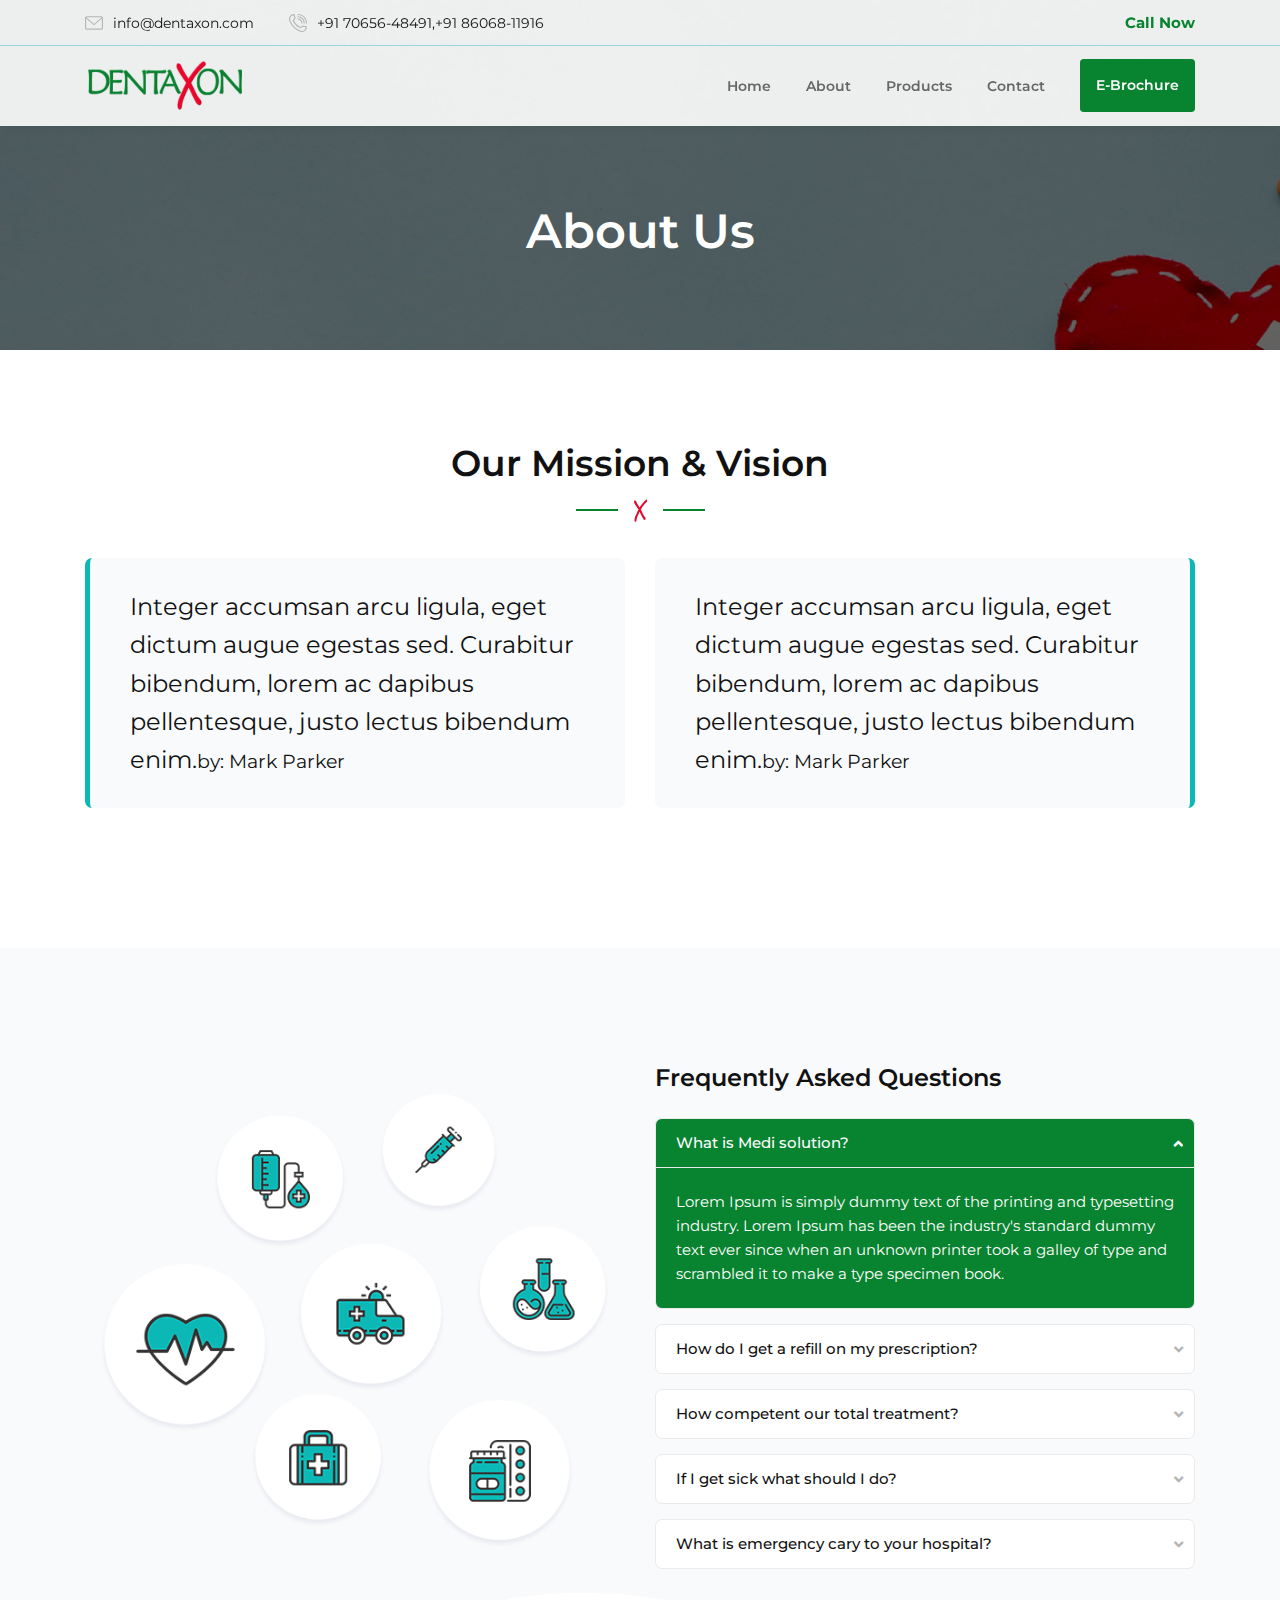
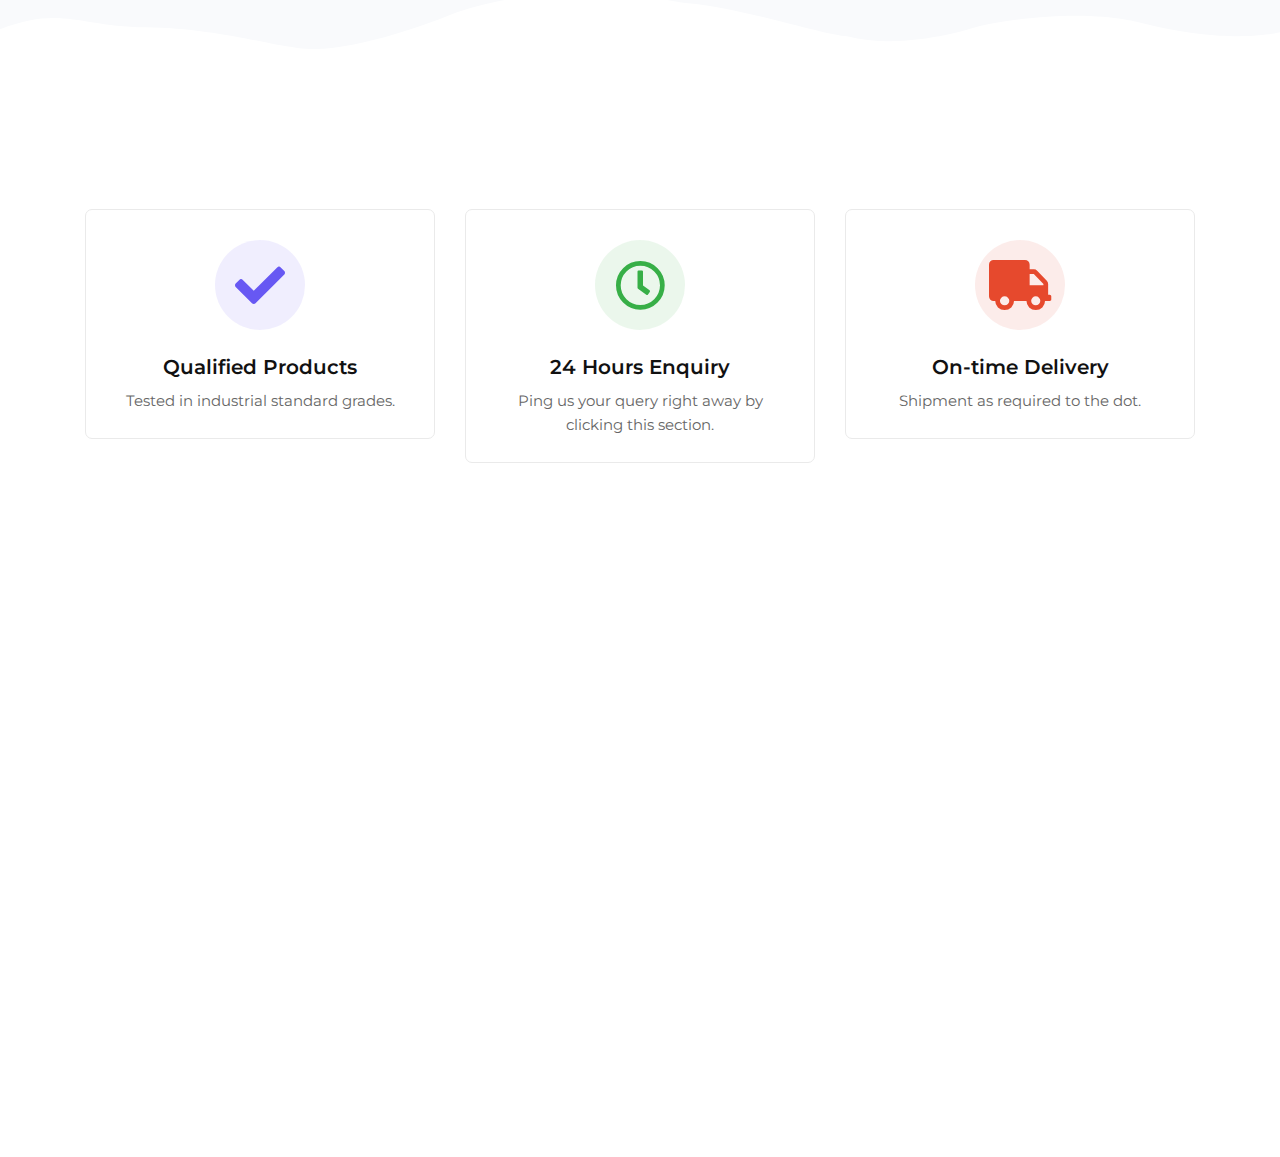
==== commit 62118e14: "updated site" ====
--- a/about.html
+++ b/about.html
@@ -74,7 +74,8 @@
                     d="m368.02 272c-8.836 0-16-7.164-16-16 0-52.935-43.065-96-96-96-8.836 0-16-7.164-16-16s7.164-16 16-16c70.58 0 128 57.42 128 128 0 8.836-7.163 16-16 16z" />
                 </g>
               </svg>
-              <a href="tel:+917065648491">+91 70656-48491</a></li>
+              <a href="tel:+917065648491">+91 70656-48491</a>
+              <a href="tel:+918606811916"> ,+91 86068-11916</a></li>
           </ul>
           <a href="tel:+917065648491" class="st-top-header-btn st-smooth-move">Call Now</a>
         </div>
@@ -293,9 +294,9 @@
             <div class="st-footer-widget">
               <h2 class="st-footer-widget-title">Contacts</h2>
               <ul class="st-footer-contact-list st-mp0">
-                <li><span class="st-footer-contact-title">Address:</span>DENTAXON, 12/102A, 
-Meddent Complex, 
-Edavanna - Kerala - India
+                <li><span class="st-footer-contact-title">Address:</span>DENTAXON, KOZHIPARAMBU-THIRUVALI, 
+MALAPPURAM, 
+KERALA - INDIA
                 </li>
                 <li><span class="st-footer-contact-title">Email:</span> info@dentaxon.com</li>
                 <li><span class="st-footer-contact-title">Phone:</span><a href="tel:+917065648491"> (+91)- 70656-48491</a></li>
@@ -310,7 +311,7 @@
       <div class="container">
         <div class="st-copyright-in">
           <div class="st-left-copyright">
-            <div class="st-copyright-text">Copyright 2021.</div>
+            <div class="st-copyright-text">Copyright 2024.</div>
           </div>
           <div class="st-right-copyright">
             <div id="st-backtotop"><i class="fas fa-angle-up"></i></div>
